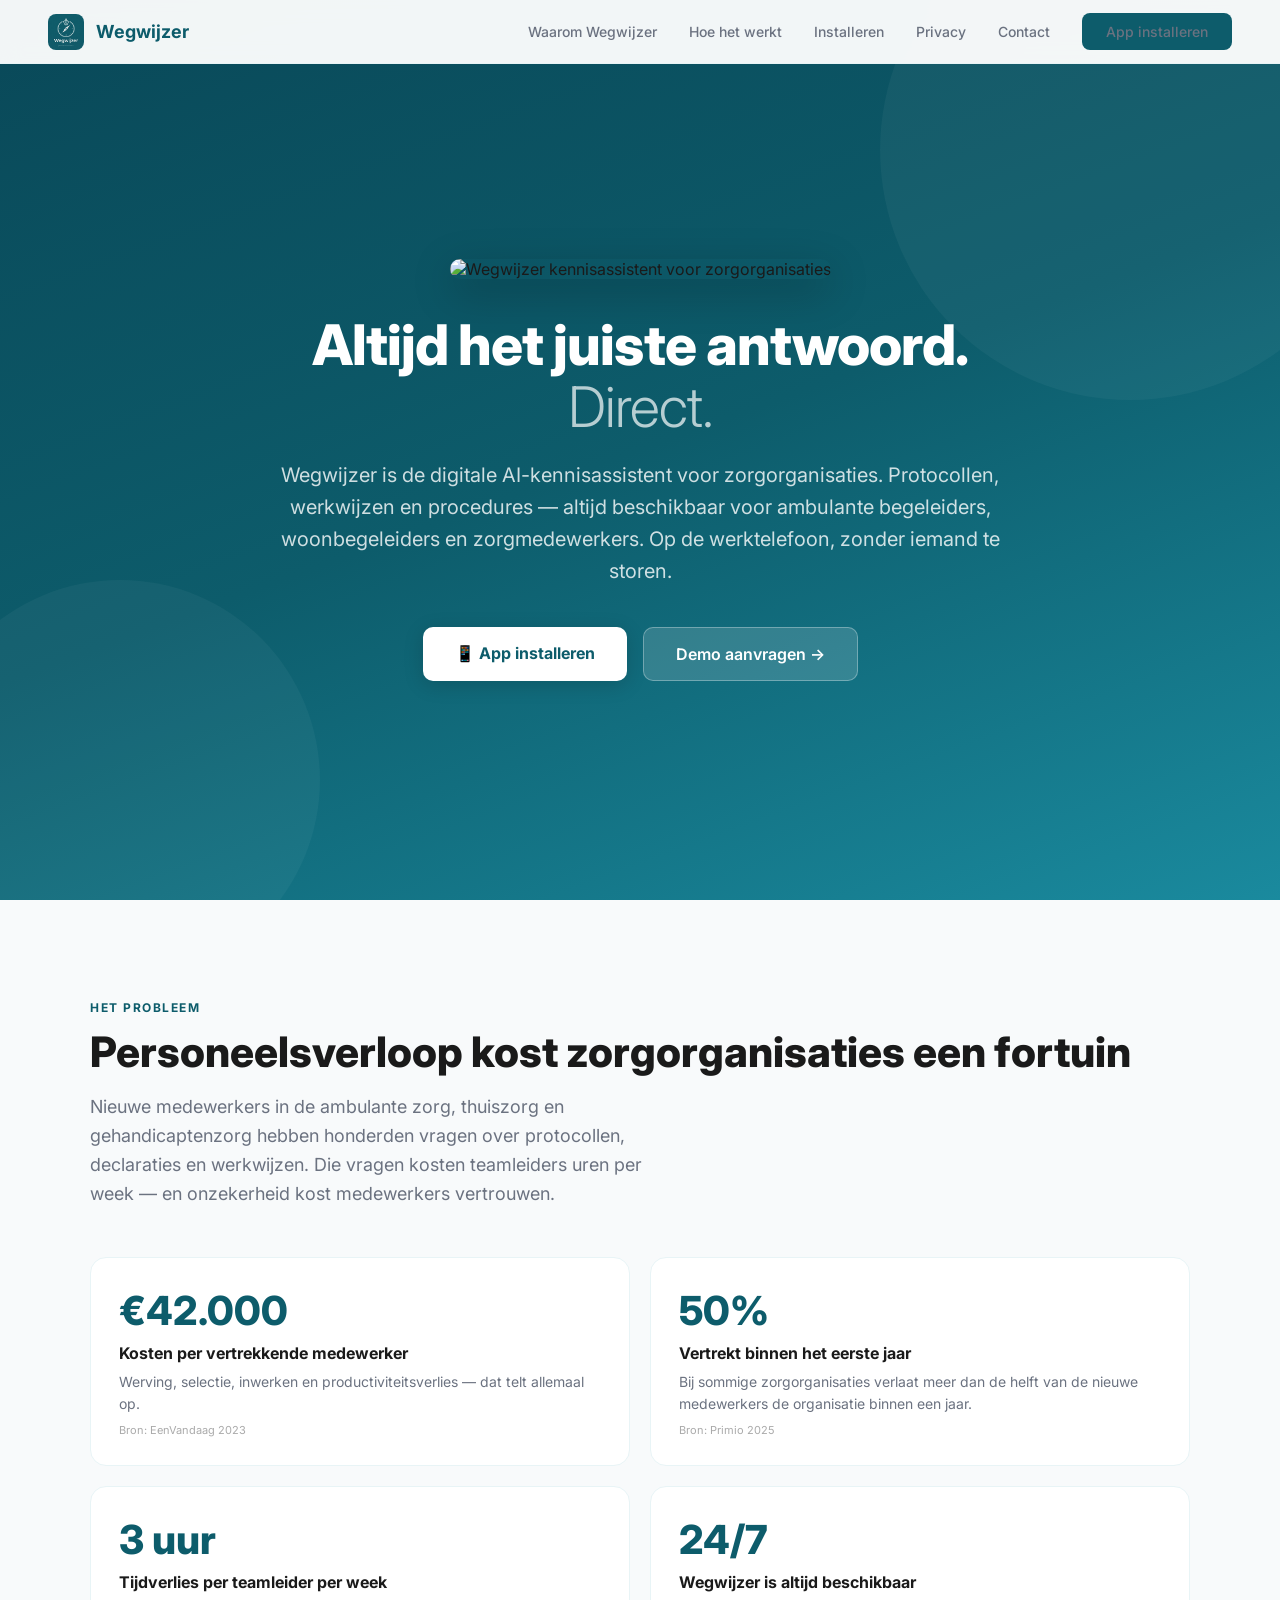
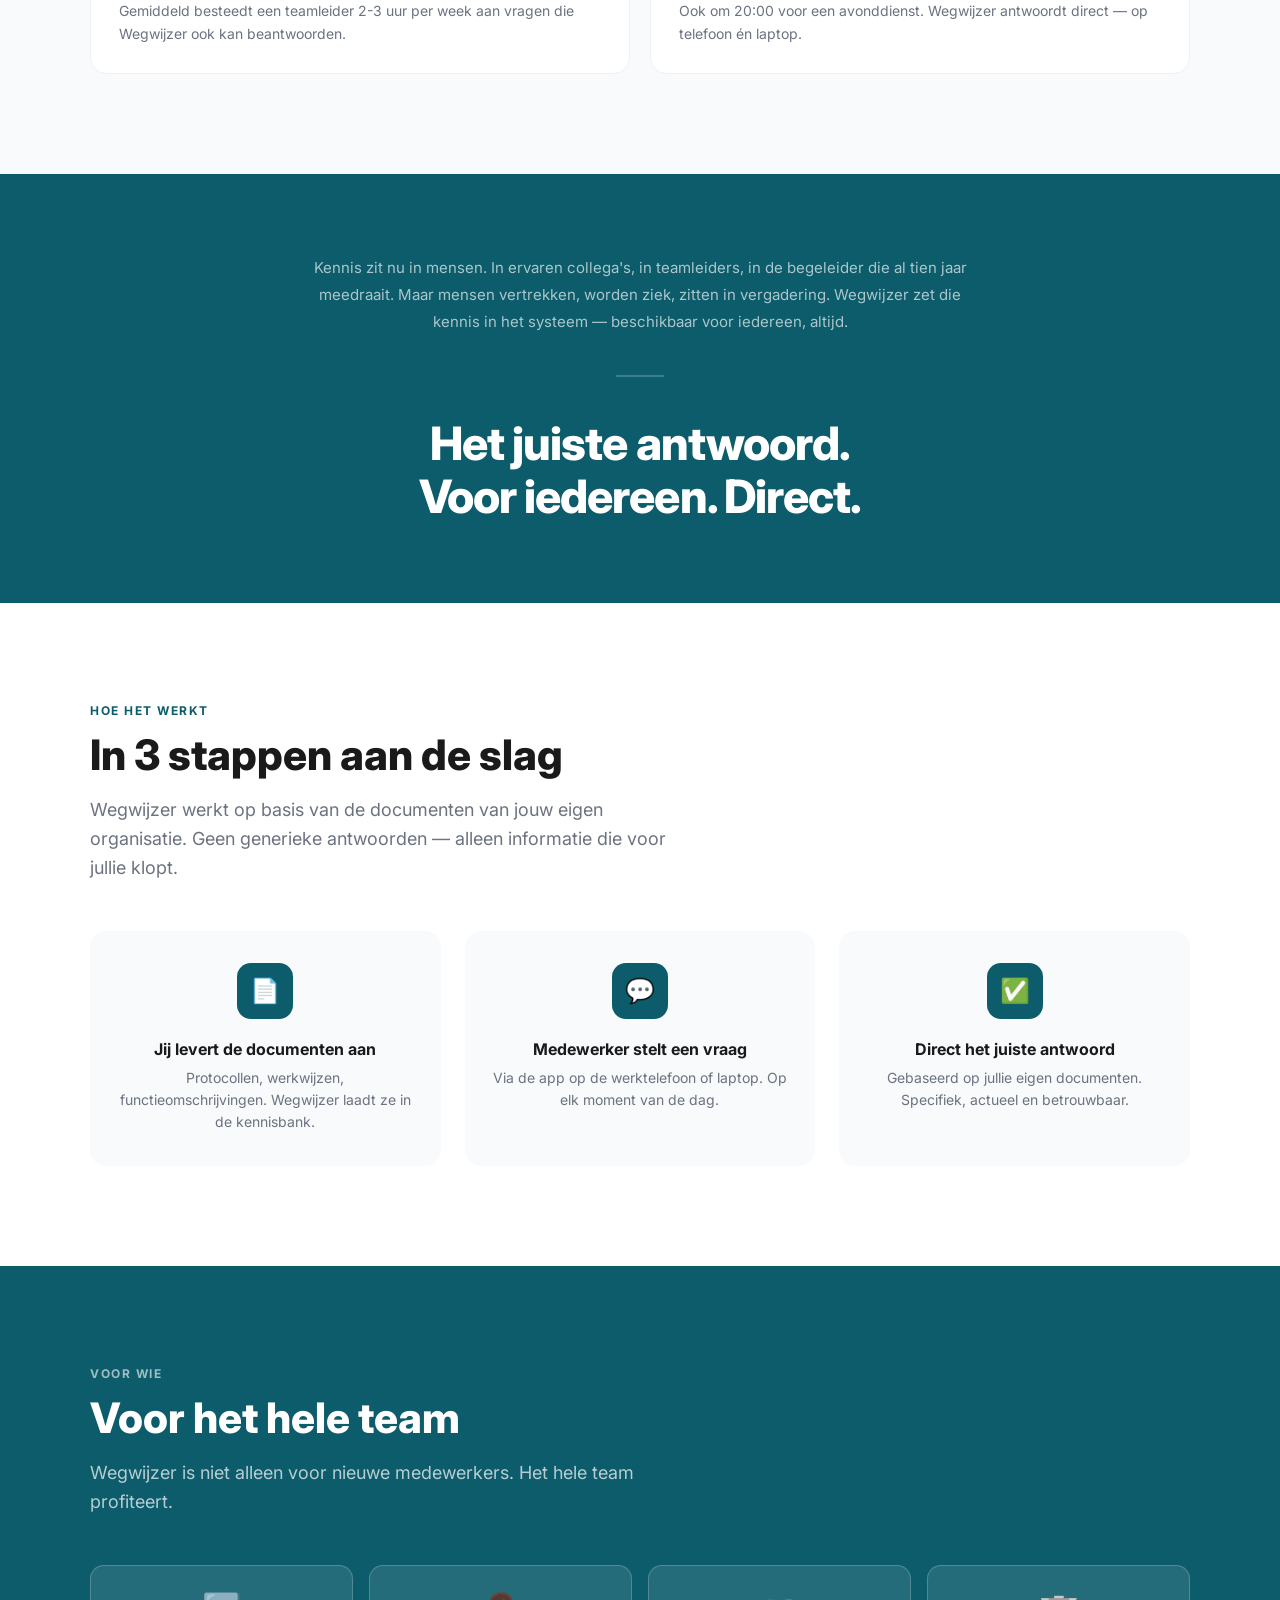
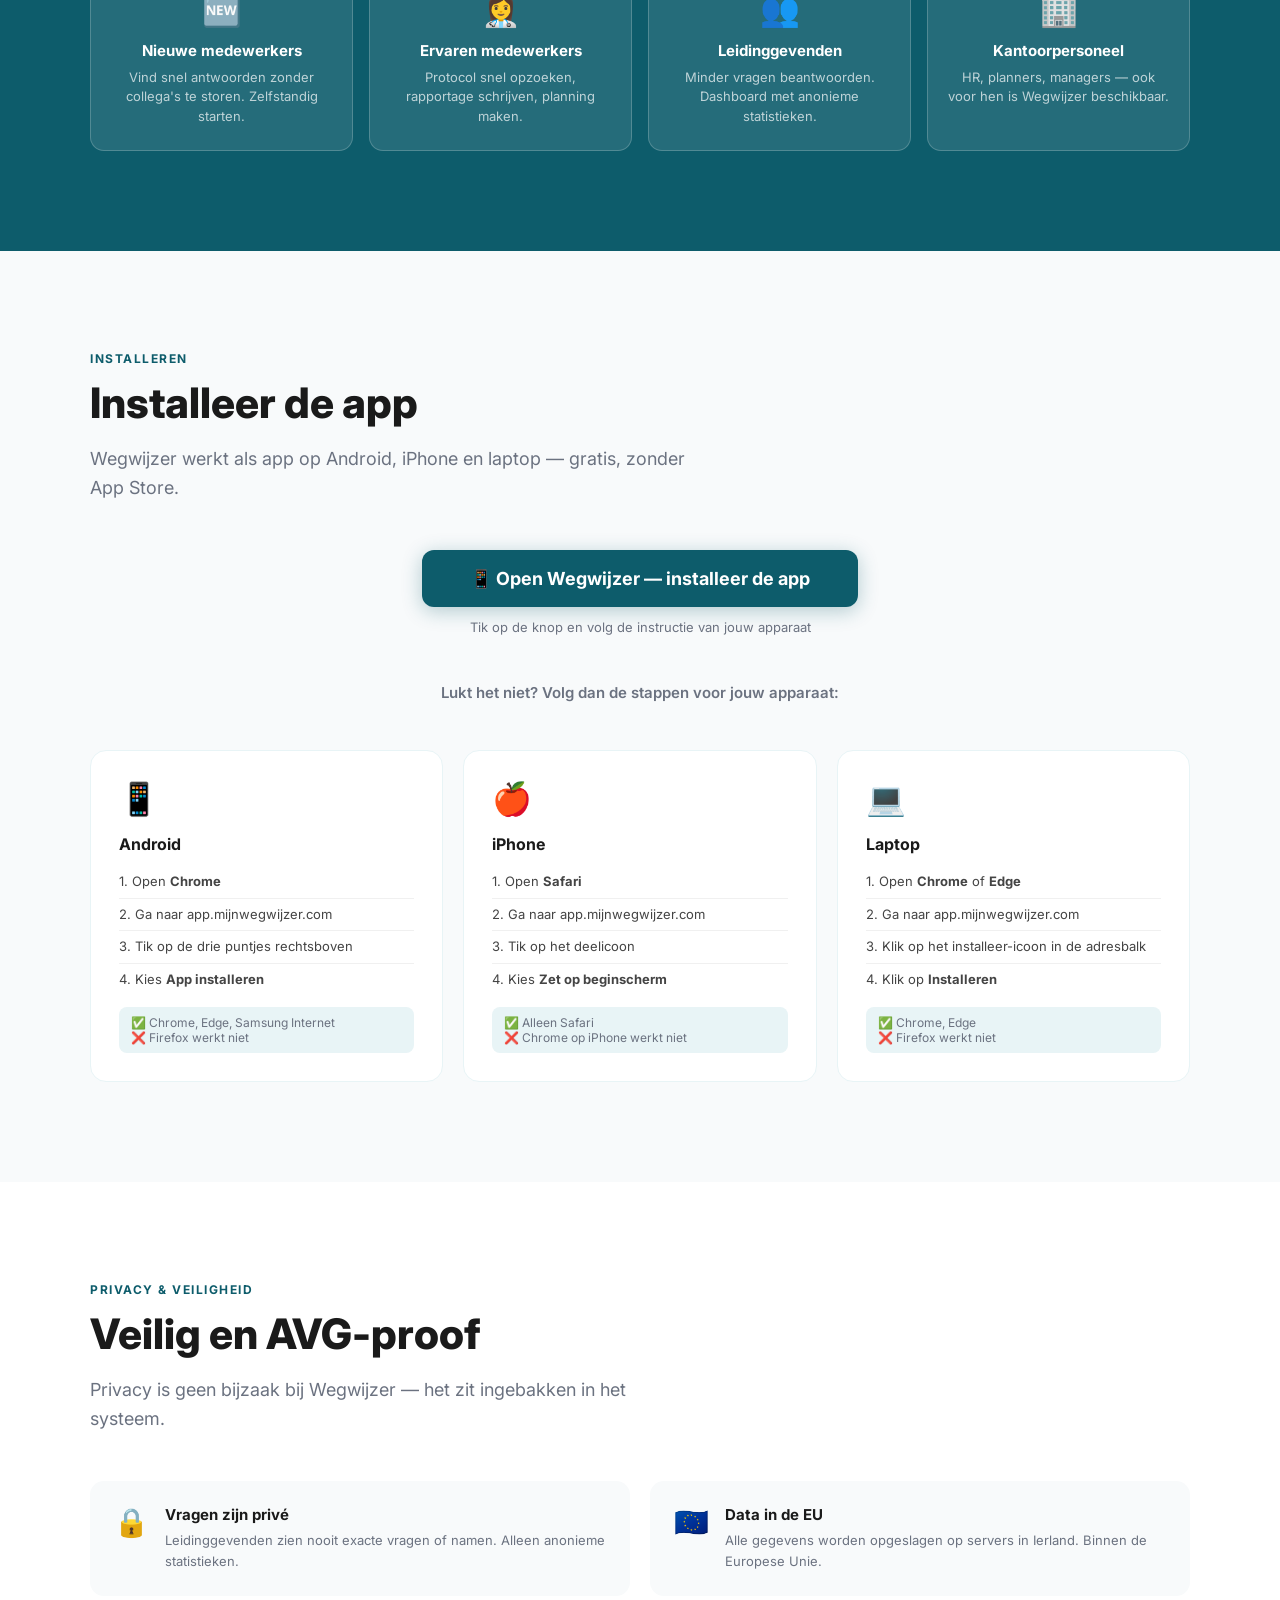
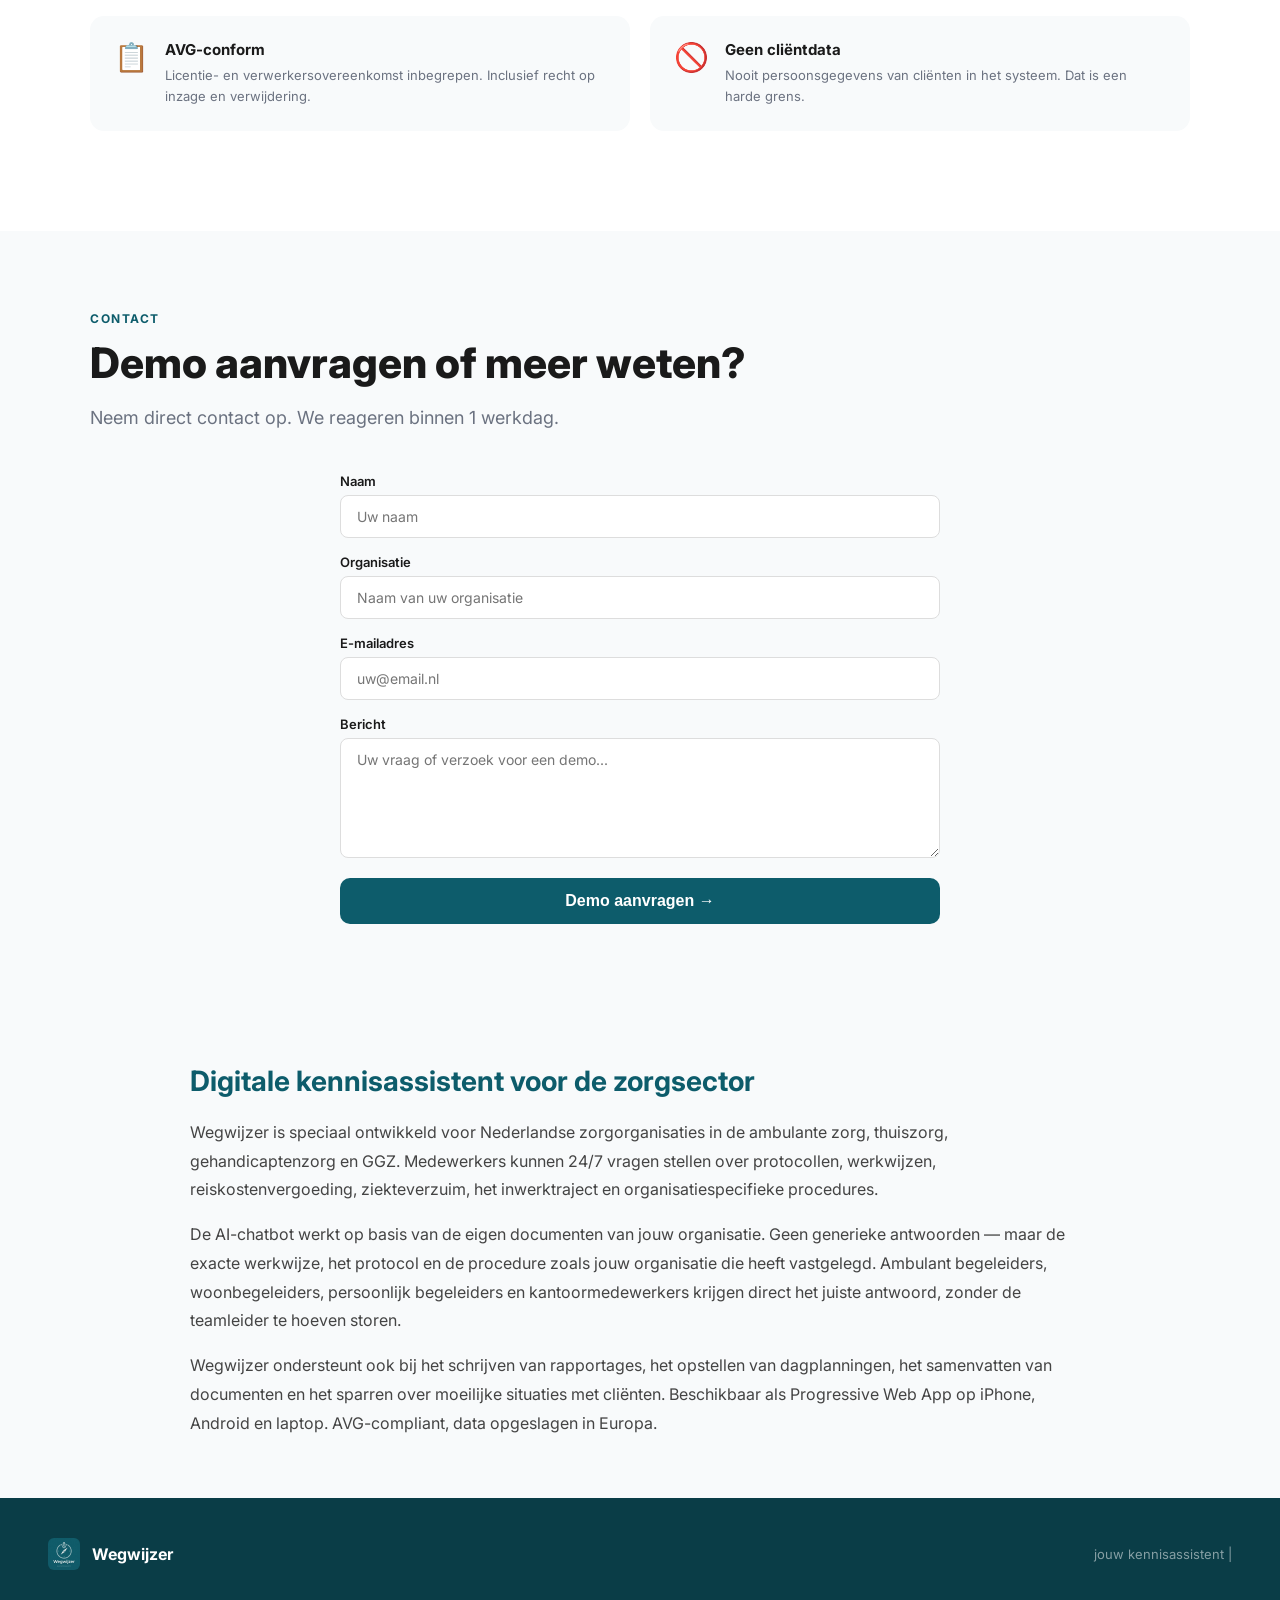
==== website/index.html @ 9299e6e1 "feat: formspree hidden fields contactformulier website Co-Authored-By: Claude Opus 4.6 <noreply@anth" ====
<!DOCTYPE html>
<html lang="nl">
<head>
<meta charset="UTF-8">
<meta name="google-site-verification" content="4GJugPgAg4fJ6LTc6KQCLxvFC-f8vXb_lXHj6lzxMs8" />
<meta name="viewport" content="width=device-width, initial-scale=1.0">
<meta name="description" content="Wegwijzer is de digitale kennisassistent voor zorgorganisaties. Medewerkers krijgen direct antwoord op vragen over protocollen, werkwijzen en procedures. AI-kennisassistent speciaal voor ambulante zorg, thuiszorg en gehandicaptenzorg.">
<meta name="keywords" content="kennisassistent zorg, AI zorgorganisatie, digitale kennisbank zorg, onboarding zorgmedewerkers, ambulante zorg software, kennisbank zorgorganisatie, AI chatbot zorg, inwerken zorg, zorgmedewerker ondersteuning">
<meta name="author" content="Wegwijzer">
<meta property="og:title" content="Wegwijzer — Digitale kennisassistent voor zorgorganisaties">
<meta property="og:description" content="Medewerkers krijgen direct antwoord op vragen over protocollen en werkwijzen. Speciaal ontwikkeld voor Nederlandse zorgorganisaties.">
<meta property="og:url" content="https://mijnwegwijzer.com">
<meta property="og:type" content="website">
<link rel="canonical" href="https://mijnwegwijzer.com">
<title>Wegwijzer — Jouw kennisassistent</title>
<link rel="icon" type="image/png" href="wegwijzer-app-icon-192.png">
<style>
  @import url('https://fonts.googleapis.com/css2?family=Inter:wght@300;400;500;600;700;800&display=swap');

  * { margin: 0; padding: 0; box-sizing: border-box; }
  :root {
    --teal: #0D5C6B;
    --teal-dark: #094858;
    --teal-light: #e8f4f6;
    --teal-mid: #1a7a8e;
    --white: #ffffff;
    --gray: #6b7280;
    --light: #f8fafb;
  }
  html { scroll-behavior: smooth; }
  body { font-family: 'Inter', sans-serif; color: #1a1a1a; background: #fff; }

  /* NAV */
  nav {
    position: fixed; top: 0; left: 0; right: 0;
    background: rgba(255,255,255,0.95);
    backdrop-filter: blur(10px);
    border-bottom: 1px solid #e8f4f6;
    z-index: 100;
    padding: 0 48px;
    display: flex; align-items: center; justify-content: space-between;
    height: 64px;
  }
  .nav-logo { display: flex; align-items: center; gap: 12px; }
  .nav-logo img { height: 36px; border-radius: 8px; }
  .nav-logo span { font-size: 18px; font-weight: 700; color: var(--teal); }
  .nav-links { display: flex; gap: 32px; align-items: center; }
  .nav-links a { font-size: 14px; color: var(--gray); text-decoration: none; font-weight: 500; transition: color 0.2s; }
  .nav-links a:hover { color: var(--teal); }
  .nav-cta {
    background: var(--teal); color: #fff;
    padding: 10px 24px; border-radius: 8px;
    font-size: 14px; font-weight: 600;
    text-decoration: none; transition: background 0.2s;
  }
  .nav-cta:hover { background: var(--teal-dark); color: #fff; }

  /* HERO */
  .hero {
    min-height: 100vh;
    background: linear-gradient(160deg, var(--teal-dark) 0%, var(--teal) 50%, #1a8a9e 100%);
    display: flex; align-items: center; justify-content: center;
    text-align: center; padding: 120px 48px 80px;
    position: relative; overflow: hidden;
  }
  .hero::before {
    content: '';
    position: absolute; top: -100px; right: -100px;
    width: 500px; height: 500px; border-radius: 50%;
    background: rgba(255,255,255,0.04);
  }
  .hero::after {
    content: '';
    position: absolute; bottom: -80px; left: -80px;
    width: 400px; height: 400px; border-radius: 50%;
    background: rgba(255,255,255,0.04);
  }
  .hero-inner { max-width: 720px; position: relative; z-index: 1; }
  .hero-badge {
    display: inline-block;
    background: rgba(255,255,255,0.15);
    color: rgba(255,255,255,0.9);
    font-size: 12px; font-weight: 600;
    padding: 6px 16px; border-radius: 20px;
    letter-spacing: 1px; text-transform: uppercase;
    margin-bottom: 28px;
  }
  .hero img {
    width: 100px; height: 100px;
    border-radius: 20px;
    margin-bottom: 32px;
    box-shadow: 0 20px 60px rgba(0,0,0,0.3);
  }
  .hero h1 {
    color: #fff; font-size: 56px; font-weight: 800;
    line-height: 1.1; margin-bottom: 20px;
    letter-spacing: -1px;
  }
  .hero h1 span { color: rgba(255,255,255,0.7); font-weight: 300; }
  .hero p {
    color: rgba(255,255,255,0.8); font-size: 20px;
    line-height: 1.6; margin-bottom: 40px; font-weight: 400;
  }
  .hero-buttons { display: flex; gap: 16px; justify-content: center; flex-wrap: wrap; }
  .btn-primary {
    background: #fff; color: var(--teal);
    padding: 16px 32px; border-radius: 10px;
    font-size: 16px; font-weight: 700;
    text-decoration: none; transition: all 0.2s;
    box-shadow: 0 4px 20px rgba(0,0,0,0.15);
  }
  .btn-primary:hover { transform: translateY(-2px); box-shadow: 0 8px 30px rgba(0,0,0,0.2); }
  .btn-secondary {
    background: rgba(255,255,255,0.15); color: #fff;
    padding: 16px 32px; border-radius: 10px;
    font-size: 16px; font-weight: 600;
    text-decoration: none; border: 1px solid rgba(255,255,255,0.3);
    transition: all 0.2s;
  }
  .btn-secondary:hover { background: rgba(255,255,255,0.25); }

  /* SECTION */
  section { padding: 100px 48px; }
  .container { max-width: 1100px; margin: 0 auto; }
  .section-label { font-size: 12px; font-weight: 700; color: var(--teal); text-transform: uppercase; letter-spacing: 1.5px; margin-bottom: 12px; }
  .section-title { font-size: 42px; font-weight: 800; color: #1a1a1a; line-height: 1.2; margin-bottom: 16px; }
  .section-sub { font-size: 18px; color: var(--gray); line-height: 1.6; max-width: 600px; }

  /* PIJN */
  .pijn { background: var(--light); }
  .pijn-grid { display: grid; grid-template-columns: 1fr 1fr; gap: 20px; margin-top: 48px; }
  .pijn-card {
    background: #fff; border-radius: 16px;
    padding: 28px; border: 1px solid #e8f4f6;
  }
  .pijn-card .number { font-size: 40px; font-weight: 800; color: var(--teal); margin-bottom: 8px; }
  .pijn-card h3 { font-size: 16px; font-weight: 700; margin-bottom: 8px; }
  .pijn-card p { font-size: 14px; color: var(--gray); line-height: 1.6; }
  .pijn-source { font-size: 11px; color: #aaa; margin-top: 8px; }

  /* HOE WERKT HET */
  .steps-grid { display: grid; grid-template-columns: 1fr 1fr 1fr; gap: 24px; margin-top: 48px; }
  .step-card {
    text-align: center; padding: 32px 24px;
    background: var(--light); border-radius: 16px;
    position: relative;
  }
  .step-card .step-icon {
    width: 56px; height: 56px; border-radius: 14px;
    background: var(--teal); color: #fff;
    font-size: 24px;
    display: flex; align-items: center; justify-content: center;
    margin: 0 auto 20px;
  }
  .step-card h3 { font-size: 16px; font-weight: 700; margin-bottom: 8px; }
  .step-card p { font-size: 14px; color: var(--gray); line-height: 1.6; }

  /* VOOR WIE */
  .voor-wie { background: var(--teal); }
  .voor-wie .section-title { color: #fff; }
  .voor-wie .section-sub { color: rgba(255,255,255,0.7); }
  .roles { display: grid; grid-template-columns: 1fr 1fr 1fr 1fr; gap: 16px; margin-top: 48px; }
  .role-card {
    background: rgba(255,255,255,0.1);
    border: 1px solid rgba(255,255,255,0.2);
    border-radius: 14px; padding: 24px 20px;
    text-align: center;
  }
  .role-icon { font-size: 32px; margin-bottom: 12px; }
  .role-card h3 { font-size: 15px; font-weight: 700; color: #fff; margin-bottom: 8px; }
  .role-card p { font-size: 13px; color: rgba(255,255,255,0.7); line-height: 1.5; }

  /* INSTALLEREN */
  .install { background: var(--light); }
  .install-grid { display: grid; grid-template-columns: 1fr 1fr 1fr; gap: 20px; margin-top: 48px; }
  .install-card {
    background: #fff; border-radius: 16px;
    padding: 28px; border: 1px solid #e8f4f6;
  }
  .install-card .device { font-size: 32px; margin-bottom: 16px; }
  .install-card h3 { font-size: 16px; font-weight: 700; margin-bottom: 12px; }
  .install-steps { list-style: none; }
  .install-steps li {
    font-size: 13px; color: #444; padding: 6px 0;
    border-bottom: 1px solid #f0f0f0;
    line-height: 1.5;
  }
  .install-steps li:last-child { border: none; }
  .install-note { margin-top: 12px; font-size: 12px; color: var(--gray); background: var(--teal-light); padding: 8px 12px; border-radius: 8px; }

  /* PRIVACY */
  .privacy-grid { display: grid; grid-template-columns: 1fr 1fr; gap: 20px; margin-top: 48px; }
  .privacy-card {
    display: flex; gap: 16px; padding: 24px;
    background: var(--light); border-radius: 14px;
  }
  .privacy-icon { font-size: 28px; flex-shrink: 0; }
  .privacy-card h3 { font-size: 15px; font-weight: 700; margin-bottom: 6px; }
  .privacy-card p { font-size: 13px; color: var(--gray); line-height: 1.6; }

  /* CTA */
  .cta-section {
    background: linear-gradient(135deg, var(--teal-dark) 0%, var(--teal) 100%);
    text-align: center; padding: 100px 48px;
  }
  .cta-section h2 { color: #fff; font-size: 42px; font-weight: 800; margin-bottom: 16px; }
  .cta-section p { color: rgba(255,255,255,0.8); font-size: 18px; margin-bottom: 40px; }

  /* FOOTER */
  footer {
    background: #0a3d47; padding: 40px 48px;
    display: flex; justify-content: space-between; align-items: center;
  }
  .footer-logo { display: flex; align-items: center; gap: 12px; }
  .footer-logo img { height: 32px; border-radius: 6px; }
  .footer-logo span { color: #fff; font-weight: 700; }
  footer p { color: rgba(255,255,255,0.5); font-size: 13px; }
  footer a { color: rgba(255,255,255,0.5); font-size: 13px; text-decoration: none; }
  footer a:hover { color: #fff; }


  .contact-form { max-width: 600px; margin: 40px auto 0; }
  .form-group { margin-bottom: 16px; }
  .form-group label { display: block; font-size: 13px; font-weight: 600; margin-bottom: 6px; color: #1a1a1a; }
  .form-group input, .form-group textarea, .form-group select {
    width: 100%; padding: 12px 16px; border: 1px solid #ddd;
    border-radius: 8px; font-size: 14px; font-family: inherit;
    outline: none; transition: border 0.2s;
  }
  .form-group input:focus, .form-group textarea:focus, .form-group select:focus { border-color: #0D5C6B; }
  .form-group textarea { height: 120px; resize: vertical; }
  .form-submit {
    background: #0D5C6B; color: #fff; border: none;
    padding: 14px 32px; border-radius: 10px; font-size: 16px;
    font-weight: 700; cursor: pointer; width: 100%;
    transition: background 0.2s;
  }
  .form-submit:hover { background: #094858; }
  .form-success { background: #e8f4f6; border: 1px solid #0D5C6B; border-radius: 10px; padding: 16px; text-align: center; color: #0D5C6B; font-weight: 600; display: none; }
  .btn-install-big {
    display: inline-block;
    background: var(--teal);
    color: #fff;
    padding: 18px 48px;
    border-radius: 12px;
    font-size: 18px;
    font-weight: 700;
    text-decoration: none;
    transition: all 0.2s;
    box-shadow: 0 4px 20px rgba(13,92,107,0.3);
  }
  .btn-install-big:hover { background: var(--teal-dark); transform: translateY(-2px); box-shadow: 0 8px 30px rgba(13,92,107,0.4); }
  @media (max-width: 768px) {
    nav { padding: 0 20px; }
    .nav-links { display: none; }
    .hero { padding: 100px 24px 60px; }
    .hero h1 { font-size: 36px; }
    section { padding: 60px 24px; }
    .pijn-grid, .steps-grid, .roles, .install-grid, .privacy-grid { grid-template-columns: 1fr; }
    footer { flex-direction: column; gap: 16px; text-align: center; }
  }
</style>
</head>
<body>

<!-- NAV -->
<nav>
  <div class="nav-logo">
    <img src="[data-uri]" alt="Wegwijzer"/>
    <span>Wegwijzer</span>
  </div>
  <div class="nav-links">
    <a href="#waarom">Waarom Wegwijzer</a>
    <a href="#hoe">Hoe het werkt</a>
    <a href="#installeren">Installeren</a>
    <a href="#privacy">Privacy</a>
    <a href="#contact">Contact</a>
    <a href="#installeren" class="nav-cta">App installeren</a>
  </div>
</nav>

<!-- HERO -->
<section class="hero">
  <div class="hero-inner">
    <img src="wegwijzer-app-icon-512.png" alt="Wegwijzer kennisassistent voor zorgorganisaties" style="width:220px; height:220px; border-radius:40px; margin-bottom:36px; box-shadow:0 12px 40px rgba(0,0,0,0.25);">
    <h1>Altijd het juiste antwoord. <span>Direct.</span></h1>
    <p>Wegwijzer is de digitale AI-kennisassistent voor zorgorganisaties. Protocollen, werkwijzen en procedures — altijd beschikbaar voor ambulante begeleiders, woonbegeleiders en zorgmedewerkers. Op de werktelefoon, zonder iemand te storen.</p>
    <div class="hero-buttons">
      <a href="#installeren" class="btn-primary">📱 App installeren</a>
      <a href="#contact" class="btn-secondary">Demo aanvragen →</a>
    </div>
  </div>
</section>

<!-- WAAROM -->
<section id="waarom" class="pijn">
  <div class="container">
    <div class="section-label">Het probleem</div>
    <h2 class="section-title">Personeelsverloop kost zorgorganisaties een fortuin</h2>
    <p class="section-sub">Nieuwe medewerkers in de ambulante zorg, thuiszorg en gehandicaptenzorg hebben honderden vragen over protocollen, declaraties en werkwijzen. Die vragen kosten teamleiders uren per week — en onzekerheid kost medewerkers vertrouwen.</p>
    <div class="pijn-grid">
      <div class="pijn-card">
        <div class="number">€42.000</div>
        <h3>Kosten per vertrekkende medewerker</h3>
        <p>Werving, selectie, inwerken en productiviteitsverlies — dat telt allemaal op.</p>
        <div class="pijn-source">Bron: EenVandaag 2023</div>
      </div>
      <div class="pijn-card">
        <div class="number">50%</div>
        <h3>Vertrekt binnen het eerste jaar</h3>
        <p>Bij sommige zorgorganisaties verlaat meer dan de helft van de nieuwe medewerkers de organisatie binnen een jaar.</p>
        <div class="pijn-source">Bron: Primio 2025</div>
      </div>
      <div class="pijn-card">
        <div class="number">3 uur</div>
        <h3>Tijdverlies per teamleider per week</h3>
        <p>Gemiddeld besteedt een teamleider 2-3 uur per week aan vragen die Wegwijzer ook kan beantwoorden.</p>
      </div>
      <div class="pijn-card">
        <div class="number">24/7</div>
        <h3>Wegwijzer is altijd beschikbaar</h3>
        <p>Ook om 20:00 voor een avonddienst. Wegwijzer antwoordt direct — op telefoon én laptop.</p>
      </div>
    </div>
  </div>
</section>

<!-- BELOFTE -->
<section style="background:#0D5C6B; padding:80px 24px; text-align:center;">
  <div style="max-width:680px; margin:0 auto;">
    <p style="color:rgba(255,255,255,0.65); font-size:15px; line-height:1.8; margin-bottom:40px;">
      Kennis zit nu in mensen. In ervaren collega's, in teamleiders, in de begeleider die al tien jaar meedraait. Maar mensen vertrekken, worden ziek, zitten in vergadering. Wegwijzer zet die kennis in het systeem — beschikbaar voor iedereen, altijd.
    </p>
    <div style="width:48px; height:2px; background:rgba(255,255,255,0.2); margin:0 auto 40px;"></div>
    <div style="font-size:clamp(28px, 5vw, 46px); font-weight:800; color:#ffffff; line-height:1.15; letter-spacing:-0.02em;">
      Het juiste antwoord.<br>Voor iedereen. Direct.
    </div>
  </div>
</section>

<!-- HOE WERKT HET -->
<section id="hoe">
  <div class="container">
    <div class="section-label">Hoe het werkt</div>
    <h2 class="section-title">In 3 stappen aan de slag</h2>
    <p class="section-sub">Wegwijzer werkt op basis van de documenten van jouw eigen organisatie. Geen generieke antwoorden — alleen informatie die voor jullie klopt.</p>
    <div class="steps-grid">
      <div class="step-card">
        <div class="step-icon">📄</div>
        <h3>Jij levert de documenten aan</h3>
        <p>Protocollen, werkwijzen, functieomschrijvingen. Wegwijzer laadt ze in de kennisbank.</p>
      </div>
      <div class="step-card">
        <div class="step-icon">💬</div>
        <h3>Medewerker stelt een vraag</h3>
        <p>Via de app op de werktelefoon of laptop. Op elk moment van de dag.</p>
      </div>
      <div class="step-card">
        <div class="step-icon">✅</div>
        <h3>Direct het juiste antwoord</h3>
        <p>Gebaseerd op jullie eigen documenten. Specifiek, actueel en betrouwbaar.</p>
      </div>
    </div>
  </div>
</section>

<!-- VOOR WIE -->
<section id="voor-wie" class="voor-wie">
  <div class="container">
    <div class="section-label" style="color:rgba(255,255,255,0.6)">Voor wie</div>
    <h2 class="section-title">Voor het hele team</h2>
    <p class="section-sub">Wegwijzer is niet alleen voor nieuwe medewerkers. Het hele team profiteert.</p>
    <div class="roles">
      <div class="role-card">
        <div class="role-icon">🆕</div>
        <h3>Nieuwe medewerkers</h3>
        <p>Vind snel antwoorden zonder collega's te storen. Zelfstandig starten.</p>
      </div>
      <div class="role-card">
        <div class="role-icon">👩‍⚕️</div>
        <h3>Ervaren medewerkers</h3>
        <p>Protocol snel opzoeken, rapportage schrijven, planning maken.</p>
      </div>
      <div class="role-card">
        <div class="role-icon">👥</div>
        <h3>Leidinggevenden</h3>
        <p>Minder vragen beantwoorden. Dashboard met anonieme statistieken.</p>
      </div>
      <div class="role-card">
        <div class="role-icon">🏢</div>
        <h3>Kantoorpersoneel</h3>
        <p>HR, planners, managers — ook voor hen is Wegwijzer beschikbaar.</p>
      </div>
    </div>
  </div>
</section>

<!-- INSTALLEREN -->
<section id="installeren" class="install">
  <div class="container">
    <div class="section-label">Installeren</div>
    <h2 class="section-title">Installeer de app</h2>
    <p class="section-sub">Wegwijzer werkt als app op Android, iPhone en laptop — gratis, zonder App Store.</p>

    <div style="text-align:center; margin:48px 0 16px;">
      <a href="https://app.mijnwegwijzer.com" target="_blank" class="btn-install-big">
        📱 Open Wegwijzer — installeer de app
      </a>
      <p style="margin-top:12px; font-size:13px; color:#6b7280;">Tik op de knop en volg de instructie van jouw apparaat</p>
    </div>

    <div style="text-align:center; margin:48px 0 16px;">
      <p style="font-size:15px; color:#6b7280; font-weight:600;">Lukt het niet? Volg dan de stappen voor jouw apparaat:</p>
    </div>

    <div class="install-grid">
      <div class="install-card">
        <div class="device">📱</div>
        <h3>Android</h3>
        <ul class="install-steps">
          <li>1. Open <strong>Chrome</strong></li>
          <li>2. Ga naar app.mijnwegwijzer.com</li>
          <li>3. Tik op de drie puntjes rechtsboven</li>
          <li>4. Kies <strong>App installeren</strong></li>
        </ul>
        <div class="install-note">✅ Chrome, Edge, Samsung Internet<br>❌ Firefox werkt niet</div>
      </div>
      <div class="install-card">
        <div class="device">🍎</div>
        <h3>iPhone</h3>
        <ul class="install-steps">
          <li>1. Open <strong>Safari</strong></li>
          <li>2. Ga naar app.mijnwegwijzer.com</li>
          <li>3. Tik op het deelicoon</li>
          <li>4. Kies <strong>Zet op beginscherm</strong></li>
        </ul>
        <div class="install-note">✅ Alleen Safari<br>❌ Chrome op iPhone werkt niet</div>
      </div>
      <div class="install-card">
        <div class="device">💻</div>
        <h3>Laptop</h3>
        <ul class="install-steps">
          <li>1. Open <strong>Chrome</strong> of <strong>Edge</strong></li>
          <li>2. Ga naar app.mijnwegwijzer.com</li>
          <li>3. Klik op het installeer-icoon in de adresbalk</li>
          <li>4. Klik op <strong>Installeren</strong></li>
        </ul>
        <div class="install-note">✅ Chrome, Edge<br>❌ Firefox werkt niet</div>
      </div>
    </div>
  </div>
</section>

<!-- PRIVACY -->
<section id="privacy">
  <div class="container">
    <div class="section-label">Privacy & veiligheid</div>
    <h2 class="section-title">Veilig en AVG-proof</h2>
    <p class="section-sub">Privacy is geen bijzaak bij Wegwijzer — het zit ingebakken in het systeem.</p>
    <div class="privacy-grid">
      <div class="privacy-card">
        <div class="privacy-icon">🔒</div>
        <div><h3>Vragen zijn privé</h3><p>Leidinggevenden zien nooit exacte vragen of namen. Alleen anonieme statistieken.</p></div>
      </div>
      <div class="privacy-card">
        <div class="privacy-icon">🇪🇺</div>
        <div><h3>Data in de EU</h3><p>Alle gegevens worden opgeslagen op servers in Ierland. Binnen de Europese Unie.</p></div>
      </div>
      <div class="privacy-card">
        <div class="privacy-icon">📋</div>
        <div><h3>AVG-conform</h3><p>Licentie- en verwerkersovereenkomst inbegrepen. Inclusief recht op inzage en verwijdering.</p></div>
      </div>
      <div class="privacy-card">
        <div class="privacy-icon">🚫</div>
        <div><h3>Geen cliëntdata</h3><p>Nooit persoonsgegevens van cliënten in het systeem. Dat is een harde grens.</p></div>
      </div>
    </div>
  </div>
</section>

<!-- CTA -->

  <!-- CONTACT -->
  <section id="contact" style="background:#f8fafb; padding:80px 48px;">
    <div class="container" style="max-width:1100px; margin:0 auto;">
      <div class="section-label">Contact</div>
      <h2 class="section-title">Demo aanvragen of meer weten?</h2>
      <p class="section-sub" style="margin-bottom:40px;">Neem direct contact op. We reageren binnen 1 werkdag.</p>
      <div class="contact-form">
        <form action="https://formspree.io/f/xnjoraoq" method="POST" id="contactForm">
          <input type="hidden" name="_replyto" value="info@mijnwegwijzer.com">
          <input type="hidden" name="_subject" value="Nieuw contactverzoek via mijnwegwijzer.com">
          <div class="form-group">
            <label for="naam">Naam</label>
            <input type="text" id="naam" name="naam" placeholder="Uw naam" required>
          </div>
          <div class="form-group">
            <label for="organisatie">Organisatie</label>
            <input type="text" id="organisatie" name="organisatie" placeholder="Naam van uw organisatie">
          </div>
          <div class="form-group">
            <label for="email">E-mailadres</label>
            <input type="email" id="email" name="email" placeholder="uw@email.nl" required>
          </div>
          <div class="form-group">
            <label for="bericht">Bericht</label>
            <textarea id="bericht" name="bericht" placeholder="Uw vraag of verzoek voor een demo..." required></textarea>
          </div>
          <button type="submit" class="form-submit">Demo aanvragen →</button>
          <div class="form-success" id="formSuccess">
            ✓ Bedankt voor uw bericht! We nemen binnen 1 werkdag contact met u op.
          </div>
        </form>
      </div>
      <script>
        document.getElementById('contactForm').addEventListener('submit', function(e) {
          e.preventDefault();
          var form = this;
          fetch(form.action, {
            method: 'POST',
            body: new FormData(form),
            headers: { 'Accept': 'application/json' }
          }).then(function(response) {
            if (response.ok) {
              form.reset();
              document.getElementById('formSuccess').style.display = 'block';
            }
          }).catch(function() {
            alert('Er is iets misgegaan. Probeer het opnieuw of stuur een e-mail naar info@mijnwegwijzer.com.');
          });
        });
      </script>
    </div>
  </section>

<!-- FOOTER -->
<section style="background:#f8fafb; padding:60px 48px;">
  <div style="max-width:900px; margin:0 auto;">
    <h2 style="color:#0D5C6B; font-size:28px; font-weight:700; margin-bottom:20px;">Digitale kennisassistent voor de zorgsector</h2>
    <p style="color:#444; font-size:16px; line-height:1.8; margin-bottom:16px;">Wegwijzer is speciaal ontwikkeld voor Nederlandse zorgorganisaties in de ambulante zorg, thuiszorg, gehandicaptenzorg en GGZ. Medewerkers kunnen 24/7 vragen stellen over protocollen, werkwijzen, reiskostenvergoeding, ziekteverzuim, het inwerktraject en organisatiespecifieke procedures.</p>
    <p style="color:#444; font-size:16px; line-height:1.8; margin-bottom:16px;">De AI-chatbot werkt op basis van de eigen documenten van jouw organisatie. Geen generieke antwoorden — maar de exacte werkwijze, het protocol en de procedure zoals jouw organisatie die heeft vastgelegd. Ambulant begeleiders, woonbegeleiders, persoonlijk begeleiders en kantoormedewerkers krijgen direct het juiste antwoord, zonder de teamleider te hoeven storen.</p>
    <p style="color:#444; font-size:16px; line-height:1.8;">Wegwijzer ondersteunt ook bij het schrijven van rapportages, het opstellen van dagplanningen, het samenvatten van documenten en het sparren over moeilijke situaties met cliënten. Beschikbaar als Progressive Web App op iPhone, Android en laptop. AVG-compliant, data opgeslagen in Europa.</p>
  </div>
</section>
<footer>
  <div class="footer-logo">
    <img src="[data-uri]" alt="Wegwijzer"/>
    <span>Wegwijzer</span>
  </div>
  <div>
    <p>jouw kennisassistent | <a href="/cdn-cgi/l/email-protection#066f6860
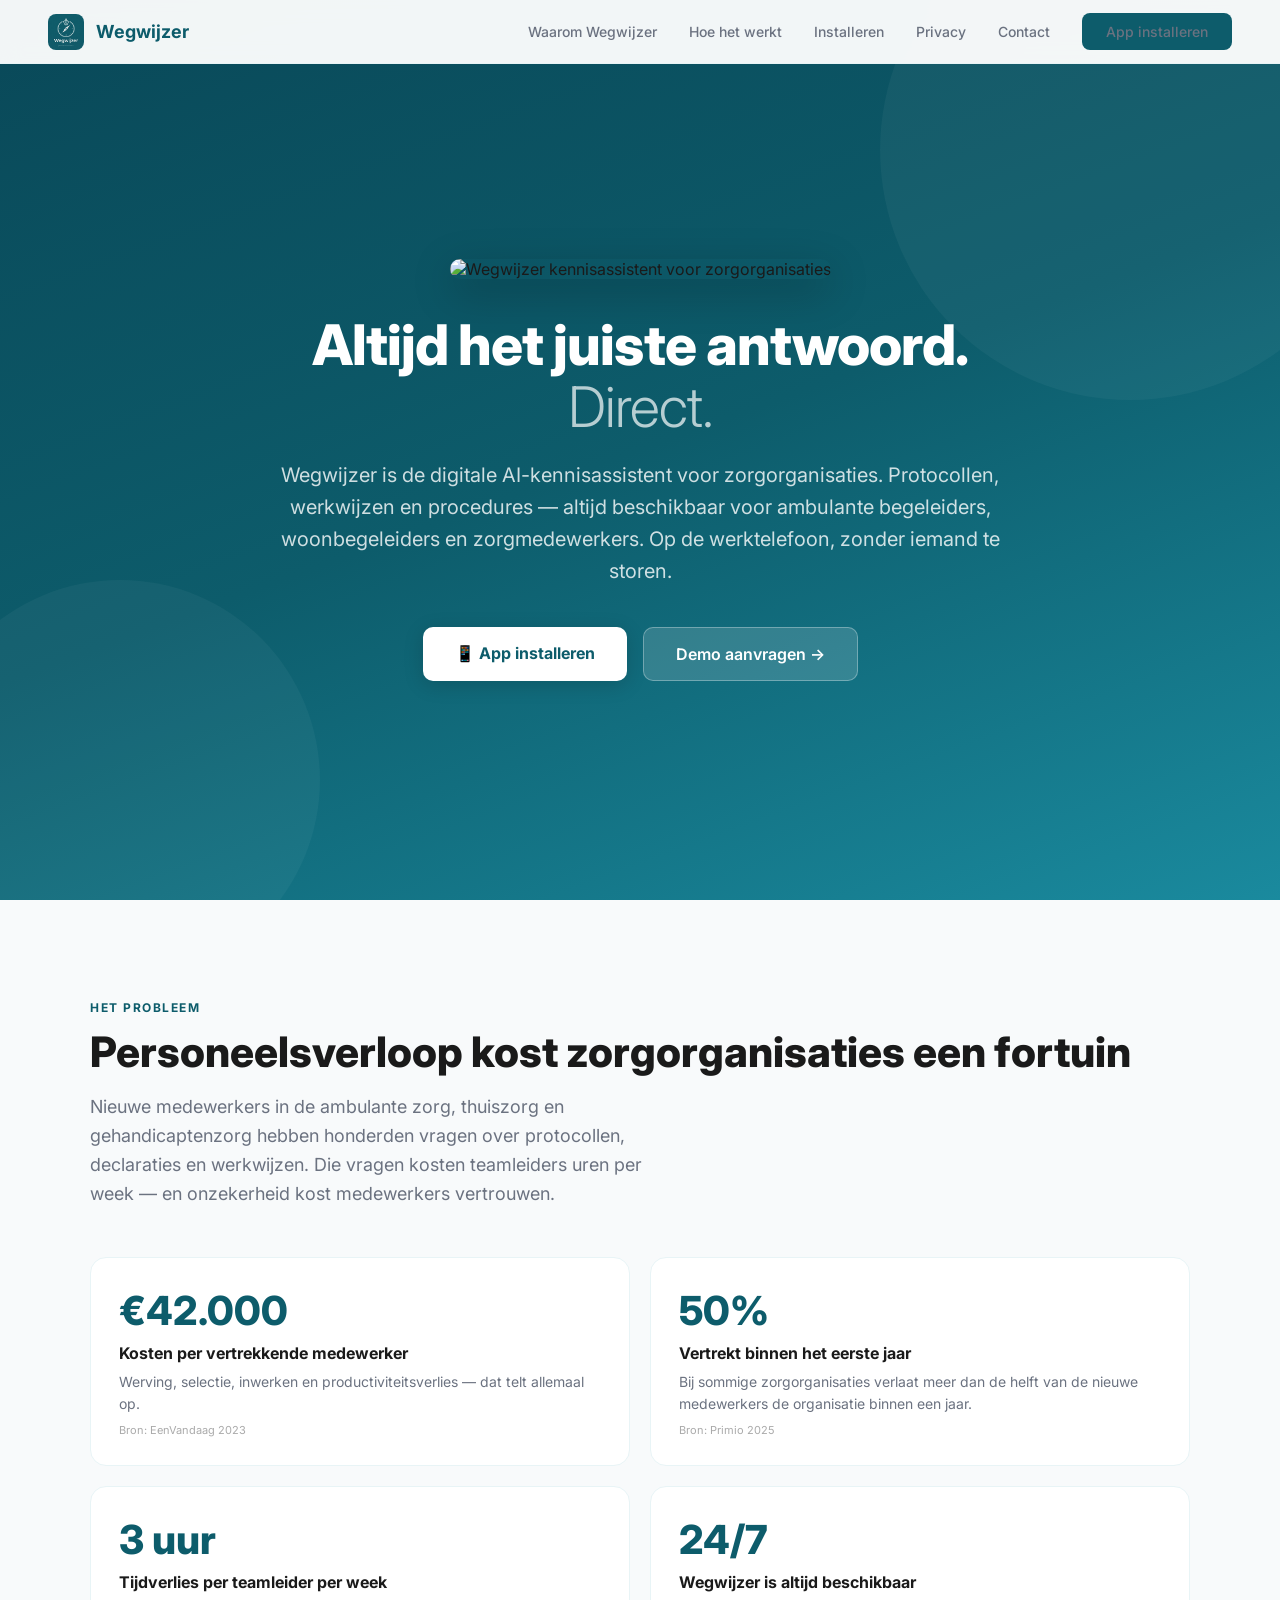
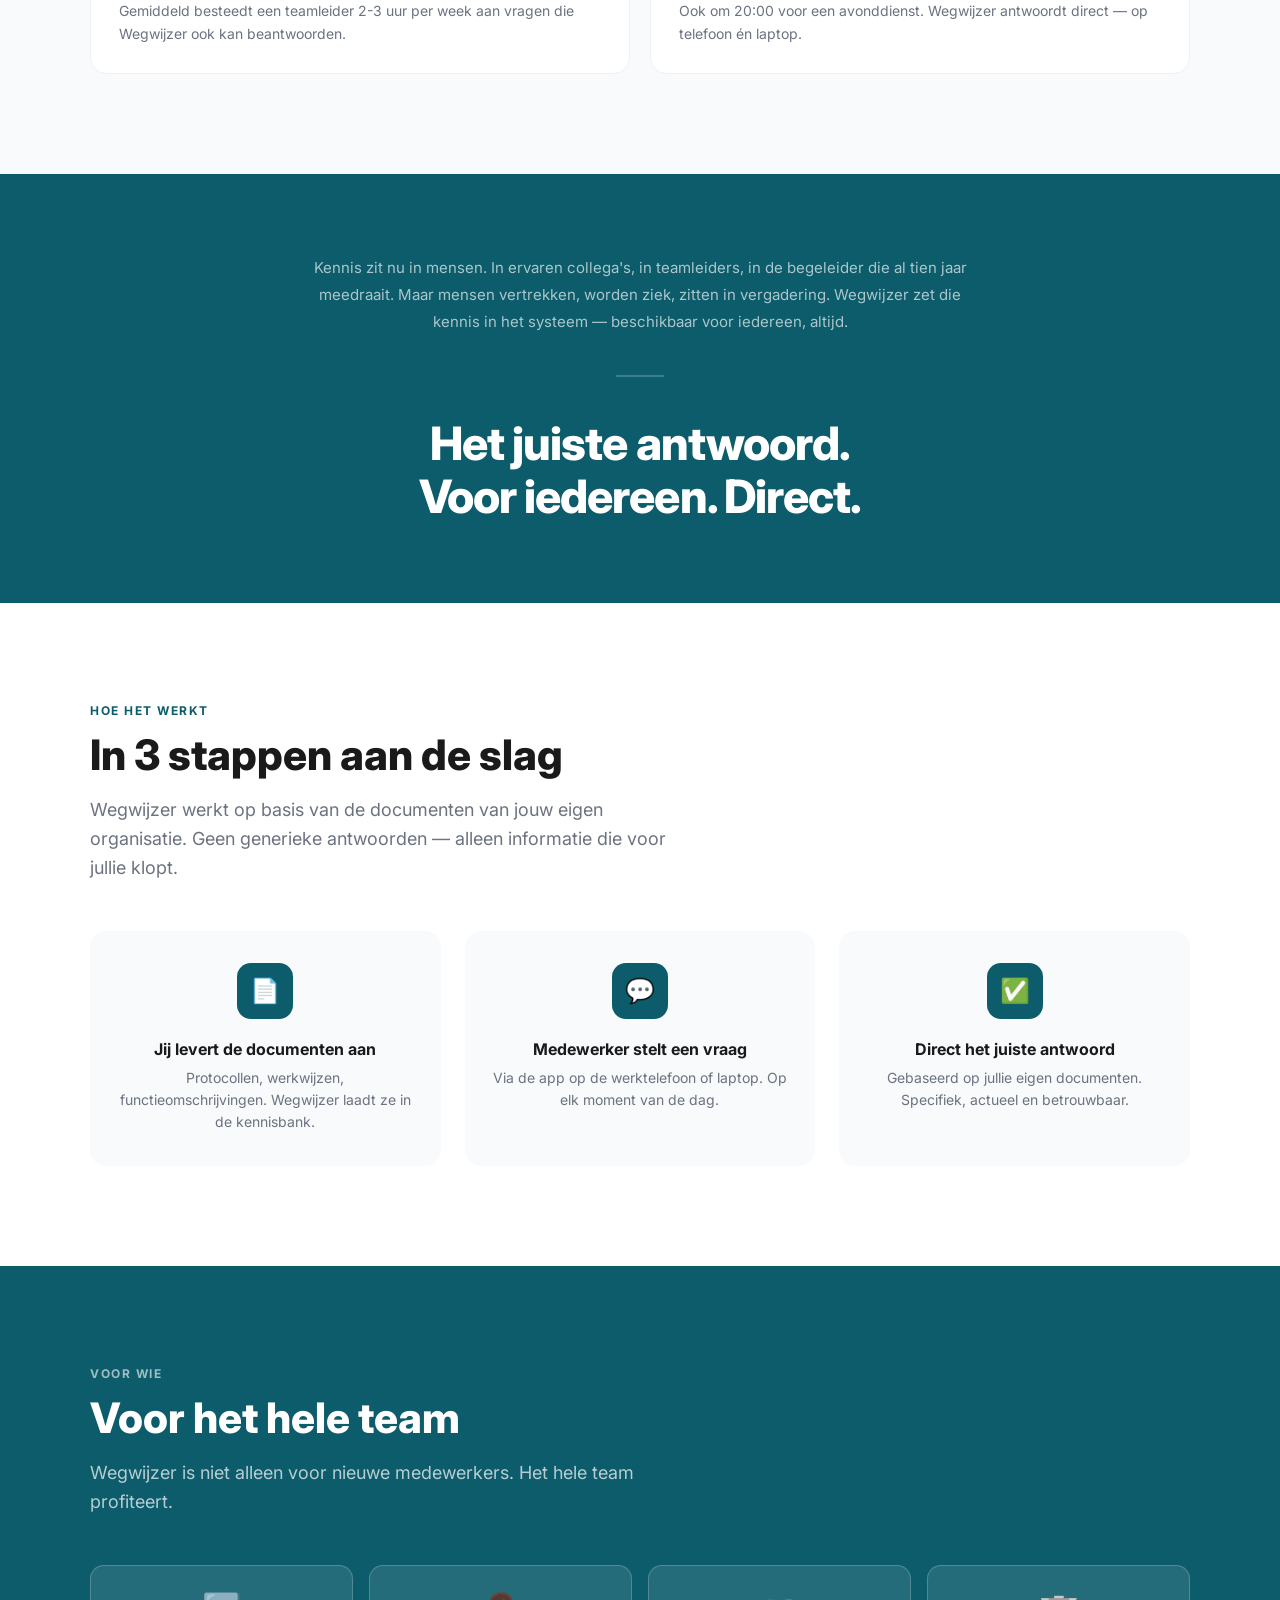
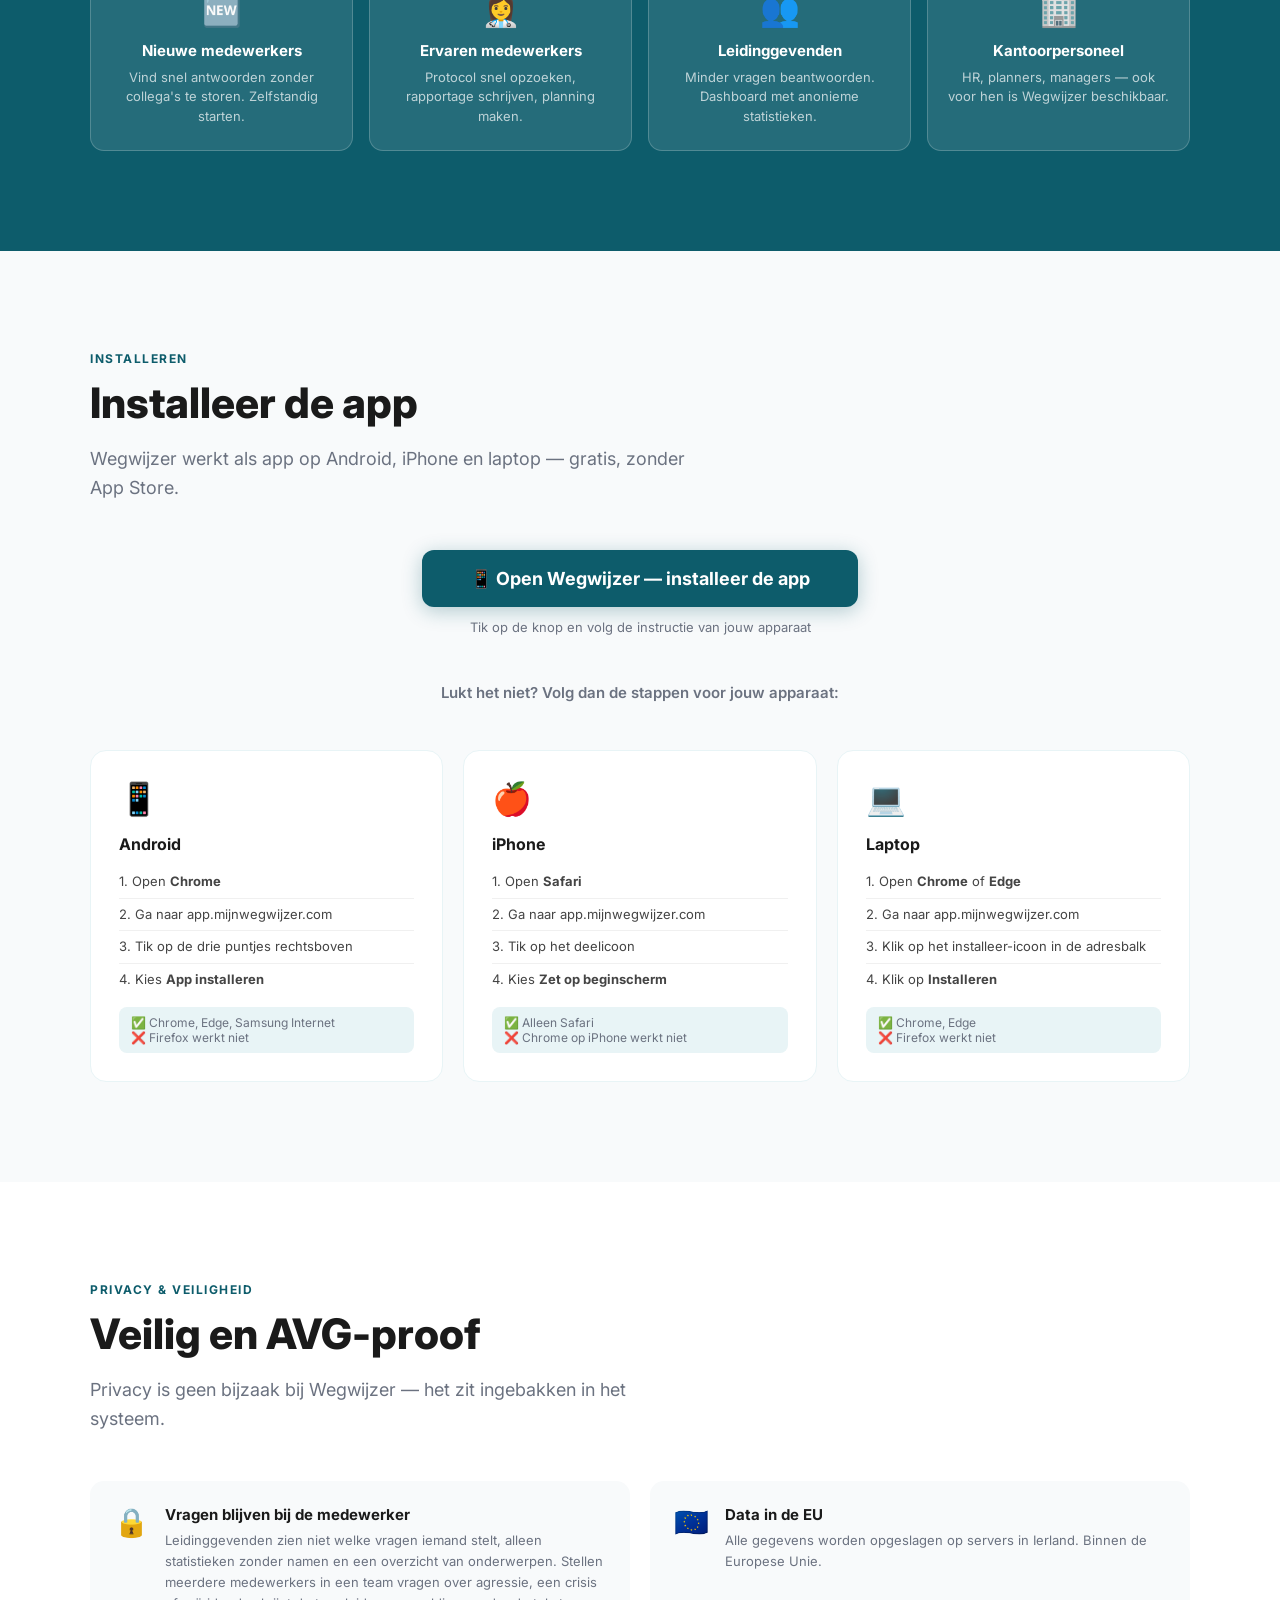
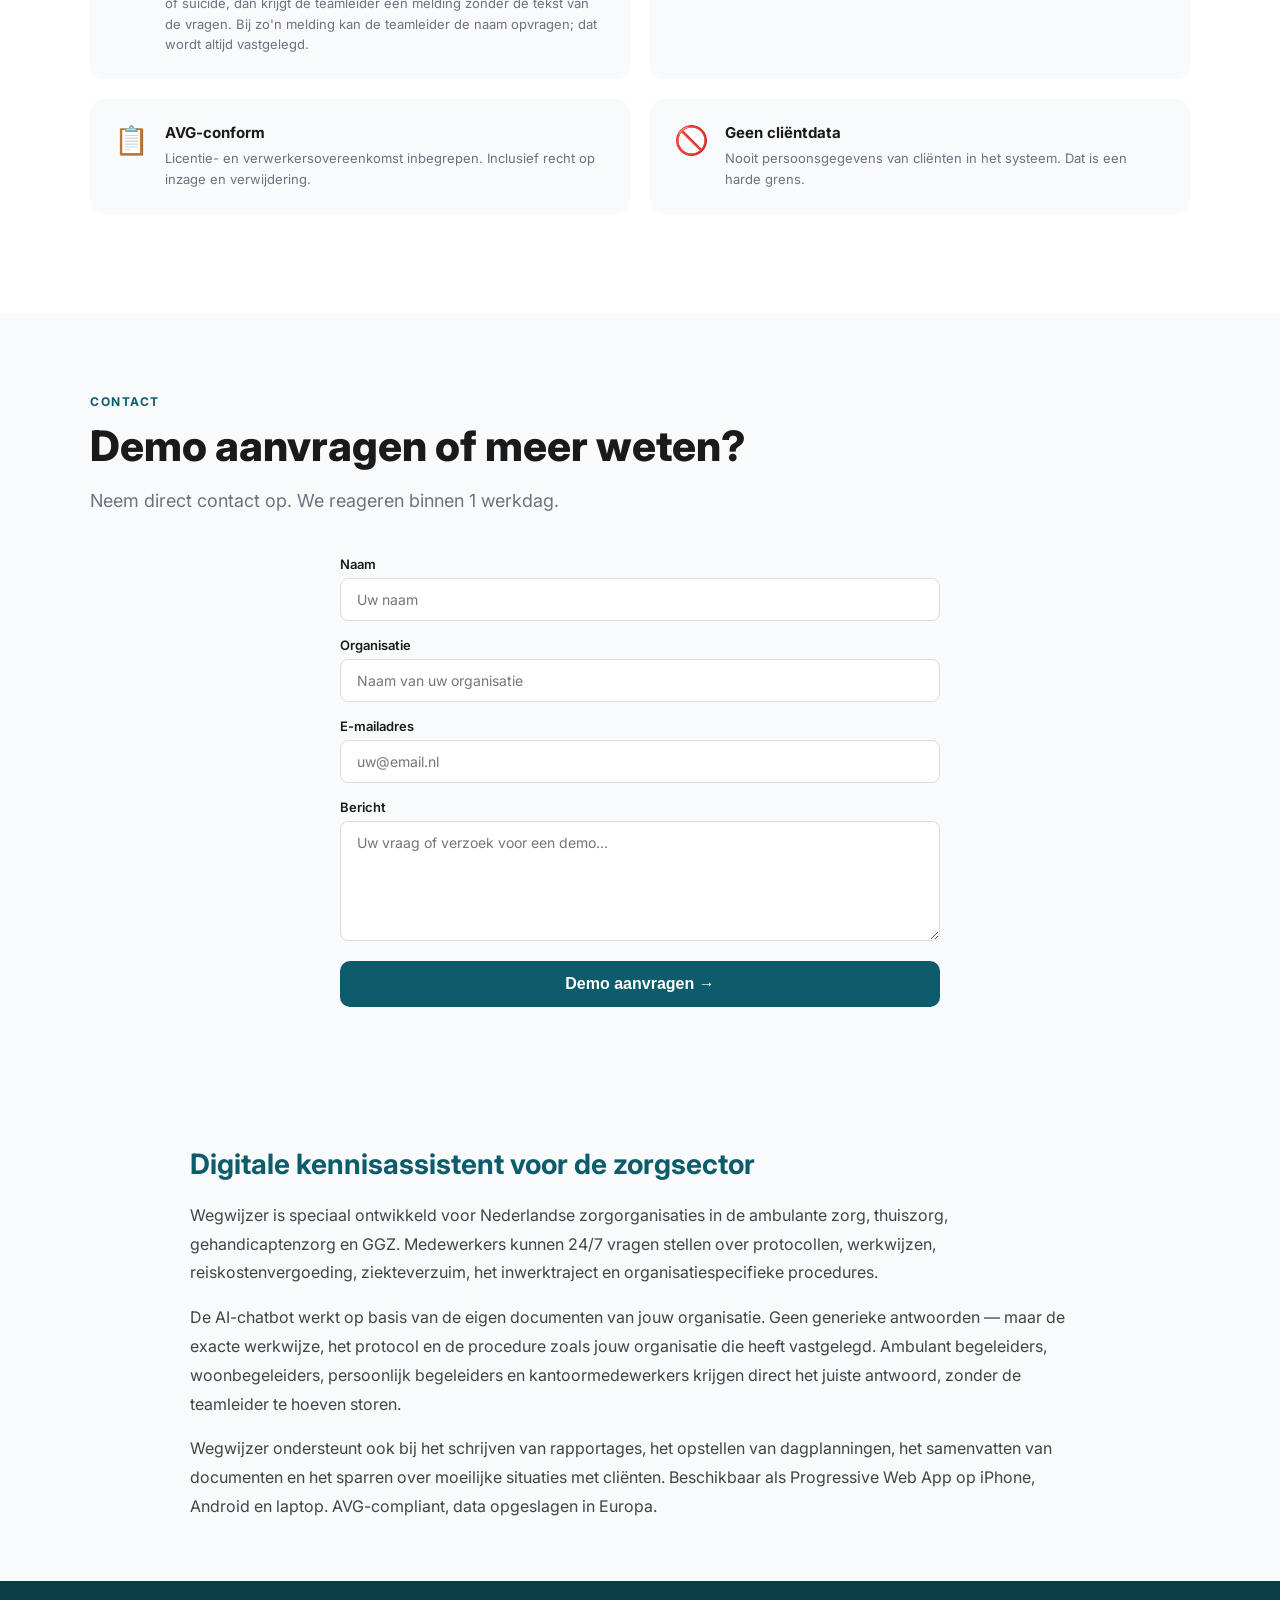
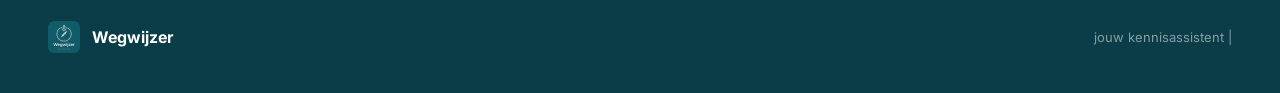
==== commit 15a36ae1: "Privacyteksten kloppend met Naam inzien en H3 (medewerker.html welkomsttekst, website privacykaart) " ====
--- a/website/index.html
+++ b/website/index.html
@@ -460,7 +460,7 @@
     <div class="privacy-grid">
       <div class="privacy-card">
         <div class="privacy-icon">🔒</div>
-        <div><h3>Vragen zijn privé</h3><p>Leidinggevenden zien nooit exacte vragen of namen. Alleen anonieme statistieken.</p></div>
+        <div><h3>Vragen blijven bij de medewerker</h3><p>Leidinggevenden zien niet welke vragen iemand stelt, alleen statistieken zonder namen en een overzicht van onderwerpen. Stellen meerdere medewerkers in een team vragen over agressie, een crisis of suïcide, dan krijgt de teamleider een melding zonder de tekst van de vragen. Bij zo'n melding kan de teamleider de naam opvragen; dat wordt altijd vastgelegd.</p></div>
       </div>
       <div class="privacy-card">
         <div class="privacy-icon">🇪🇺</div>
